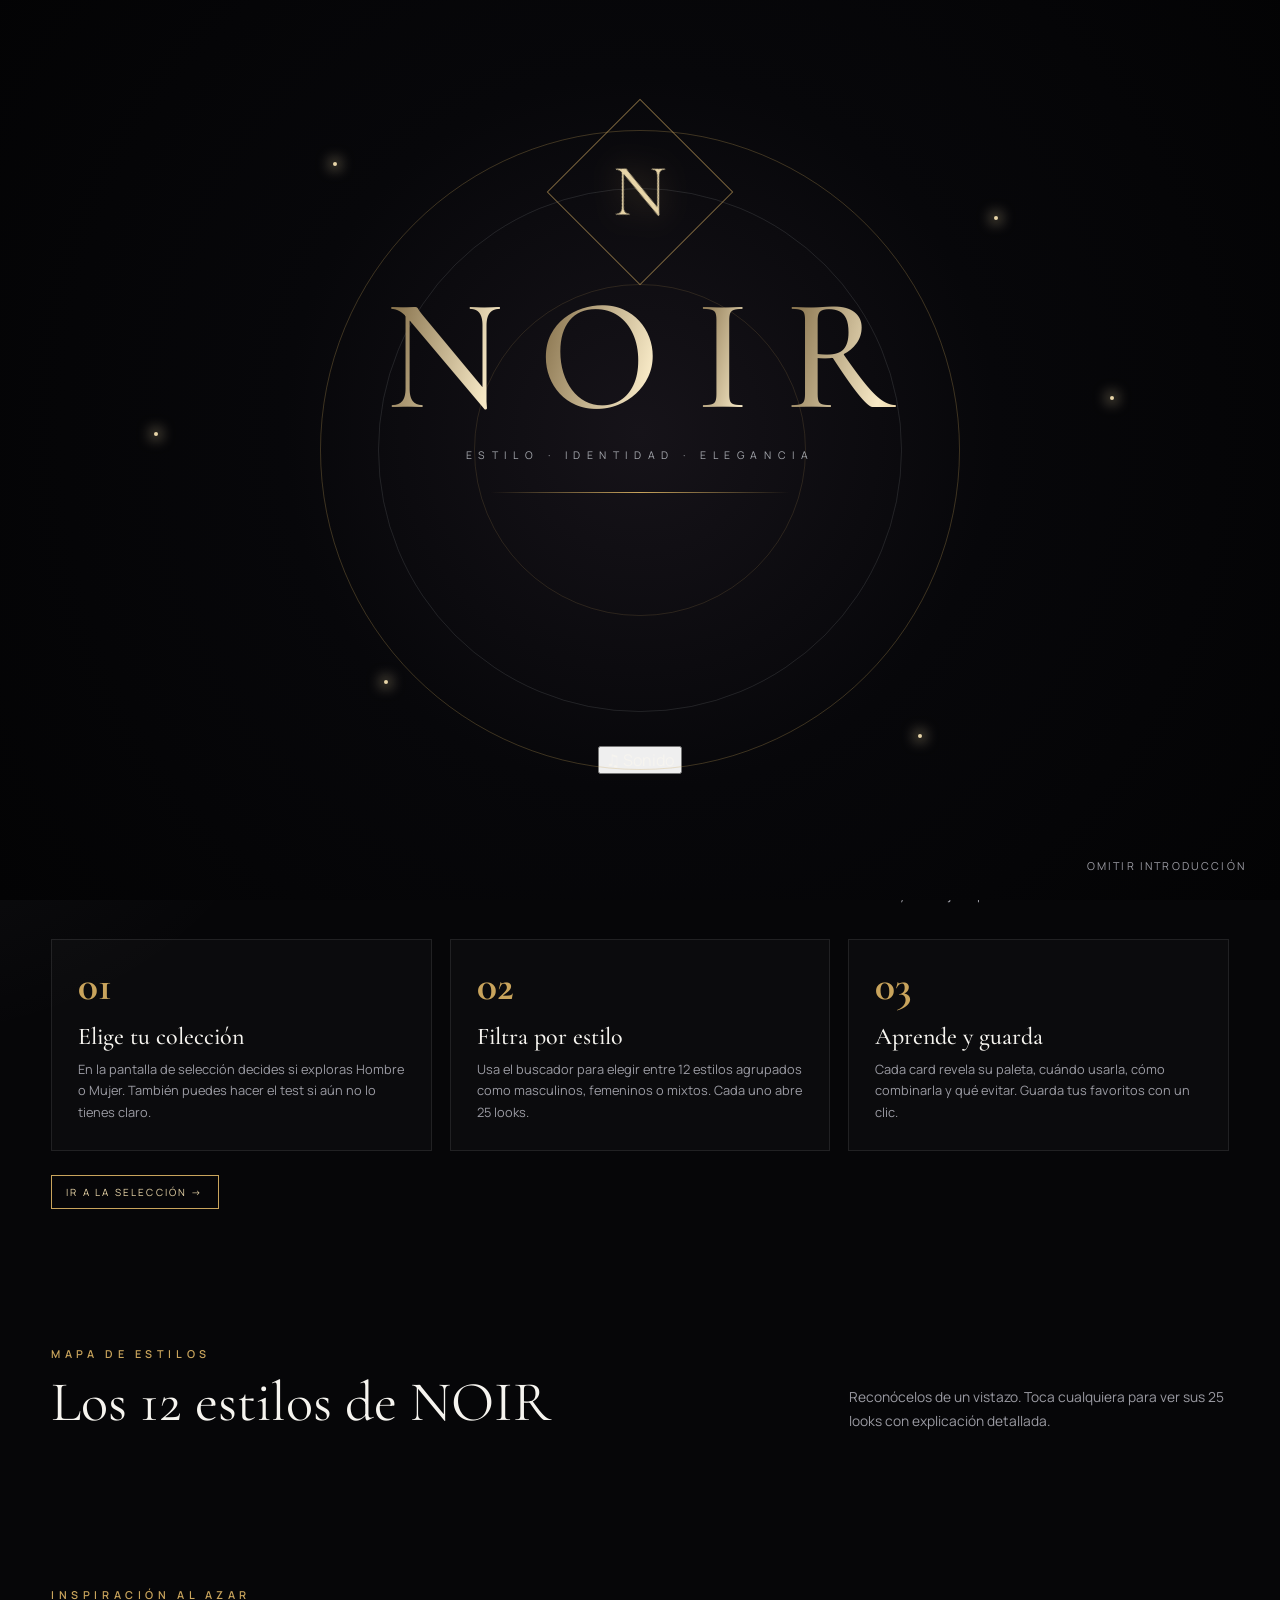
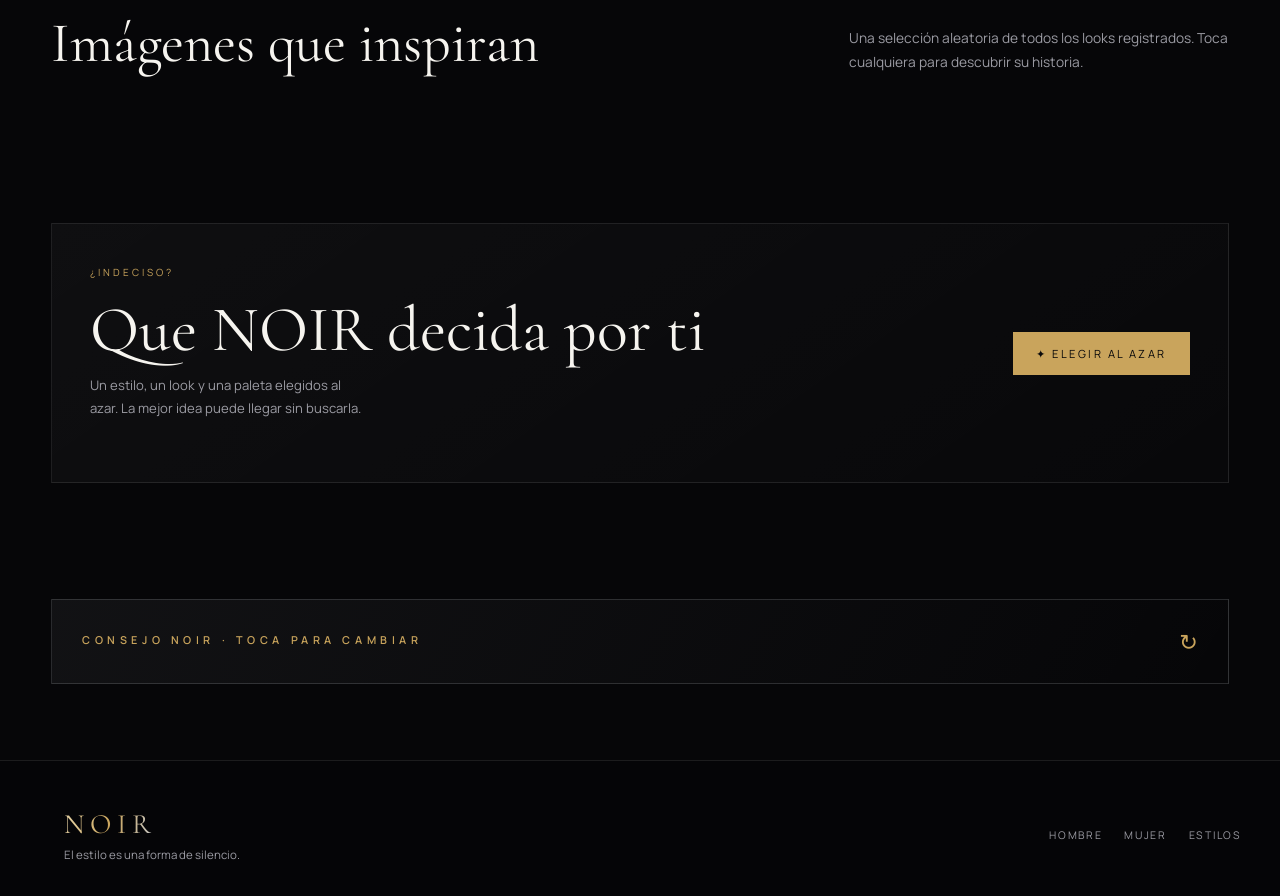
==== index.html @ a84e97fd "first commit" ====
<!DOCTYPE html>
<html lang="es">
<head>
  <meta charset="UTF-8">
  <meta name="viewport" content="width=device-width, initial-scale=1">
  <meta name="description" content="NOIR · Recomendaciones de outfits por estilo: old money, streetwear, vintage, gótico, clean fit y más.">
  <title>NOIR · Guía de estilo</title>
  <link rel="stylesheet" href="assets/css/styles.css">
</head>
<body data-page="home">

  <!-- Animación de entrada -->
  <div id="splash" aria-label="Presentación de NOIR">
    <div class="splash-ring"></div>
    <span class="splash-spark" style="top:18%;left:26%;animation-delay:.1s"></span>
    <span class="splash-spark" style="top:24%;right:22%;animation-delay:.7s"></span>
    <span class="splash-spark" style="bottom:24%;left:30%;animation-delay:1.2s"></span>
    <span class="splash-spark" style="bottom:18%;right:28%;animation-delay:.4s"></span>
    <span class="splash-spark" style="top:48%;left:12%;animation-delay:1.6s"></span>
    <span class="splash-spark" style="top:44%;right:13%;animation-delay:.9s"></span>
    <div class="splash-center">
      <div class="monogram"><span>N</span></div>
      <h1 class="splash-title"><span>N</span><span>O</span><span>I</span><span>R</span></h1>
      <div class="splash-sub">Estilo · Identidad · Elegancia</div>
      <div class="splash-line"></div>
    </div>
    <button id="splash-sound" class="splash-sound" type="button" aria-pressed="true">♫ Sonido</button>
    <button id="splash-skip" class="splash-skip" type="button">Omitir introducción</button>
    <span id="splash-sound-hint" class="splash-sound-hint hidden">Toca para activar el sonido</span>
  </div>

  <header class="site-header">
    <a class="brand" href="index.html"><span class="brand-mark">NOIR</span><span class="brand-dot"></span></a>
    <nav class="nav">
      <a class="active" href="index.html">Inicio</a>
      <a href="men.html">Hombre</a>
      <a href="women.html">Mujer</a>
      <button class="btn btn--small menu-trigger" type="button" data-open-search>✦ Buscar estilo</button>
    </nav>
  </header>

  <main>
    <section class="hero">
      <div class="hero-glow"></div>
      <div class="wrap hero-inner">
        <span class="eyebrow">La guía de estilo que buscabas</span>
        <h1>Viste tu<br><em>actitud.</em></h1>
        <p>Descubre outfits curados por estilo, con paletas de color, prendas clave y una explicación clara para que sepas exactamente por qué funcionan.</p>
        <div class="hero-actions">
          <a class="btn btn--solid" href="select.html">Elegir Hombre o Mujer →</a>
          <button class="btn btn--ghost" type="button" data-open-search>Buscar estilos</button>
        </div>
        <div class="hero-meta">
          <div><strong>12</strong><span>Estilos</span></div>
          <div><strong id="hero-count">450</strong><span>Looks registrados</span></div>
          <div><strong>03</strong><span>Grupos</span></div>
        </div>
      </div>
    </section>

    <div class="wrap"><div class="divider"></div></div>

    <section class="section section--top" id="colecciones">
      <div class="wrap">
        <div class="section-head">
          <div><span class="eyebrow">Guía rápida</span><h2>Así funciona NOIR</h2></div>
          <p>Tres pasos para pasar de la duda a un look concreto, con colores y consejos aplicables a tu armario.</p>
        </div>
        <div class="steps">
          <div class="step"><b>01</b><h3>Elige tu colección</h3><p>En la pantalla de selección decides si exploras Hombre o Mujer. También puedes hacer el test si aún no lo tienes claro.</p></div>
          <div class="step"><b>02</b><h3>Filtra por estilo</h3><p>Usa el buscador para elegir entre 12 estilos agrupados como masculinos, femeninos o mixtos. Cada uno abre 25 looks.</p></div>
          <div class="step"><b>03</b><h3>Aprende y guarda</h3><p>Cada card revela su paleta, cuándo usarla, cómo combinarla y qué evitar. Guarda tus favoritos con un clic.</p></div>
        </div>
        <p style="margin-top:24px"><a class="btn btn--small" href="select.html">Ir a la selección →</a></p>
      </div>
    </section>

    <section class="section section--top">
      <div class="wrap">
        <div class="section-head">
          <div><span class="eyebrow">Mapa de estilos</span><h2>Los 12 estilos de NOIR</h2></div>
          <p>Reconócelos de un vistazo. Toca cualquiera para ver sus 25 looks con explicación detallada.</p>
        </div>
        <div class="style-map" id="style-map"></div>
      </div>
    </section>

    <section class="section section--top">
      <div class="wrap">
        <div class="section-head">
          <div><span class="eyebrow">Inspiración al azar</span><h2>Imágenes que inspiran</h2></div>
          <p>Una selección aleatoria de todos los looks registrados. Toca cualquiera para descubrir su historia.</p>
        </div>
        <div class="mosaic" id="mosaic" aria-label="Galería aleatoria de outfits"></div>
      </div>
    </section>

    <section class="section section--top">
      <div class="wrap">
        <div class="gender-card" style="grid-template-columns:1fr auto">
          <div>
            <small>¿Indeciso?</small>
            <h3 class="serif">Que NOIR decida por ti</h3>
            <p>Un estilo, un look y una paleta elegidos al azar. La mejor idea puede llegar sin buscarla.</p>
          </div>
          <button class="btn btn--solid" type="button" data-random>✦ Elegir al azar</button>
        </div>
      </div>
    </section>

    <section class="section section--top">
      <div class="wrap">
        <div class="tip-box" id="tip-box" role="button" tabindex="0" title="Toca para ver otro consejo">
          <div><span class="eyebrow">Consejo NOIR · toca para cambiar</span><p id="tip-text"></p></div>
          <span style="color:var(--gold);font-size:1.4rem">↻</span>
        </div>
      </div>
    </section>
  </main>

  <footer class="site-footer">
    <div class="wrap footer-inner">
      <div><a class="brand" href="index.html"><span class="brand-mark">NOIR</span></a><p>El estilo es una forma de silencio.</p></div>
      <div class="footer-links"><a href="men.html">Hombre</a><a href="women.html">Mujer</a><a href="#" data-open-search>Estilos</a></div>
    </div>
  </footer>

  <div id="search-overlay">
    <aside class="search-panel" role="dialog" aria-label="Buscar por estilo">
      <div class="search-panel-head">
        <div><span class="eyebrow">Menú de búsqueda</span><h2 class="serif">Explora estilos</h2></div>
        <button class="icon-close" type="button" data-close-search aria-label="Cerrar búsqueda">✕</button>
      </div>
      <div class="search-strip" id="search-strip"></div>
      <input id="search-input" class="search-input" type="search" placeholder="Buscar un estilo…" aria-label="Buscar un estilo">
      <div id="category-groups"></div>
      <div class="search-note"><b>12 estilos · 450 looks.</b> Cada estilo abre 25 cards con colores, categoría y explicación. ¿No sabes cuál usar? Prueba el botón <b>al azar</b>.</div>
    </aside>
  </div>

  <div id="detail-overlay"><div class="detail-box" role="dialog" aria-label="Detalle del outfit"></div></div>

  <div id="choose-overlay">
    <div class="choose-box" role="dialog" aria-label="Elegir colección">
      <button id="choose-close" class="icon-close" type="button" aria-label="Cerrar">✕</button>
      <span class="eyebrow">Estilo mixto</span>
      <h3 id="choose-name" class="serif"></h3>
      <p>Este estilo funciona en ambas colecciones. ¿Quieres verlo en hombre o en mujer?</p>
      <div class="choose-actions">
        <button class="btn" type="button" data-choose-gender="men">Hombre</button>
        <button class="btn btn--ghost" type="button" data-choose-gender="women">Mujer</button>
      </div>
    </div>
  </div>

  <script src="assets/js/manifest
---- assets/css/styles.css ----
@import url('https://fonts.googleapis.com/css2?family=Cormorant+Garamond:ital,wght@0,400;0,500;0,600;1,400;1,500&family=Manrope:wght@300;400;500;600;700&display=swap');

:root {
  --black: #060608;
  --black-2: #0b0b0e;
  --panel: #111115;
  --panel-2: #17171c;
  --line: rgba(255, 255, 255, 0.09);
  --white: #f6f4ef;
  --muted: #9b9ba3;
  --silver: #c8ccd2;
  --gold: #c9a45c;
  --gold-soft: #e8d5a8;
  --gold-deep: #8a6d34;
  --serif: 'Cormorant Garamond', Georgia, serif;
  --sans: 'Manrope', system-ui, sans-serif;
  --shadow: 0 24px 60px rgba(0, 0, 0, 0.55);
}

* { box-sizing: border-box; }

html { scroll-behavior: smooth; }

body {
  margin: 0;
  min-height: 100vh;
  color: var(--white);
  background:
    radial-gradient(900px 600px at 85% -10%, rgba(201, 164, 92, 0.09), transparent 65%),
    radial-gradient(700px 500px at -10% 30%, rgba(200, 204, 210, 0.05), transparent 60%),
    var(--black);
  font-family: var(--sans);
  font-weight: 400;
  -webkit-font-smoothing: antialiased;
  overflow-x: hidden;
}

body::after {
  content: '';
  position: fixed;
  inset: 0;
  pointer-events: none;
  z-index: 999;
  opacity: 0.035;
  background-image: url("data:image/svg+xml,%3Csvg viewBox='0 0 180 180' xmlns='http://www.w3.org/2000/svg'%3E%3Cfilter id='n'%3E%3CfeTurbulence type='fractalNoise' baseFrequency='.9' numOctaves='3'/%3E%3C/filter%3E%3Crect width='100%25' height='100%25' filter='url(%23n)' opacity='.7'/%3E%3C/svg%3E");
}

a { color: inherit; text-decoration: none; }
button { font: inherit; color: inherit; }
img { display: block; max-width: 100%; }

::selection { background: rgba(201, 164, 92, 0.35); color: #fff; }

.wrap { width: min(1240px, 92vw); margin: 0 auto; }
.eyebrow {
  font-size: 0.68rem;
  letter-spacing: 0.42em;
  text-transform: uppercase;
  color: var(--gold);
  font-weight: 600;
}
.serif { font-family: var(--serif); font-weight: 500; }
.muted { color: var(--muted); }

/* ---------- Splash / animación de logo ---------- */
#splash {
  position: fixed;
  inset: 0;
  z-index: 1000;
  display: grid;
  place-items: center;
  background: radial-gradient(circle at 50% 48%, #161319 0%, #07070a 45%, #030304 100%);
  transition: opacity 0.9s ease, visibility 0.9s ease;
}
#splash.is-hidden { opacity: 0; visibility: hidden; pointer-events: none; }

.splash-ring {
  position: absolute;
  width: min(78vmin, 640px);
  aspect-ratio: 1;
  border: 1px solid rgba(201, 164, 92, 0.28);
  border-radius: 50%;
  animation: ringIn 1.5s cubic-bezier(.2,.8,.2,1) both, slowSpin 26s linear infinite;
}
.splash-ring::before,
.splash-ring::after {
  content: '';
  position: absolute;
  inset: 9%;
  border: 1px solid rgba(200, 204, 210, 0.13);
  border-radius: 50%;
}
.splash-ring::after { inset: 24%; border-color: rgba(201, 164, 92, 0.16); }

.splash-spark {
  position: absolute;
  width: 4px; height: 4px;
  border-radius: 50%;
  background: var(--gold-soft);
  box-shadow: 0 0 14px 3px rgba(232, 213, 168, 0.65);
  animation: sparkFloat 3.2s ease-in-out infinite alternate;
}

.splash-center { position: relative; text-align: center; z-index: 2; }
.monogram {
  position: relative;
  display: grid;
  place-items: center;
  width: 132px;
  height: 132px;
  margin: 0 auto 26px;
  border: 1px solid rgba(201, 164, 92, 0.6);
  transform: rotate(45deg) scale(0.5);
  opacity: 0;
  animation: monogramIn 1.1s cubic-bezier(.16,1,.3,1) 0.15s forwards;
}
.monogram span {
  transform: rotate(-45deg);
  font-family: var(--serif);
  font-size: 4.6rem;
  line-height: 1;
  color: var(--gold-soft);
  text-shadow: 0 0 30px rgba(201, 164, 92, 0.4);
}
.splash-title {
  display: flex;
  justify-content: center;
  gap: 0.06em;
  margin: 0;
  font-family: var(--serif);
  font-size: clamp(4rem, 16vw, 10rem);
  font-weight: 500;
  letter-spacing: 0.16em;
  line-height: 0.9;
  padding-left: 0.16em;
}
.splash-title span {
  display: inline-block;
  background: linear-gradient(105deg, #7c6640 0%, #f7e9c6 32%, #c9a45c 50%, #f7e9c6 68%, #7c6640 100%);
  background-size: 260% 100%;
  -webkit-background-clip: text;
  background-clip: text;
  color: transparent;
  clip-path: inset(0 0 100% 0);
  transform: translateY(26px);
  animation: letterIn 0.85s cubic-bezier(.16,1,.3,1) forwards, shimmer 3.2s ease-in-out infinite;
}
.splash-title span:nth-child(1) { animation-delay: 0.55s, 1.5s; }
.splash-title span:nth-child(2) { animation-delay: 0.68s, 1.5s; }
.splash-title span:nth-child(3) { animation-delay: 0.81s, 1.5s; }
.splash-title span:nth-child(4) { animation-delay: 0.94s, 1.5s; }
.splash-sub {
  margin-top: 20px;
  font-size: 0.66rem;
  letter-spacing: 0.62em;
  text-transform: uppercase;
  color: var(--silver);
  opacity: 0;
  animation: fadeSoft 1s ease 1.35s forwards;
}
.splash-line {
  width: 0;
  height: 1px;
  margin: 30px auto 0;
  background: linear-gradient(90deg, transparent, var(--gold), transparent);
  animation: lineGrow 1.2s ease 1.5s forwards;
}
.splash-skip {
  position: absolute;
  right: 28px;
  bottom: 26px;
  border: 0;
  background: none;
  color: var(--muted);
  font-size: 0.68rem;
  letter-spacing: 0.2em;
  text-transform: uppercase;
  cursor: pointer;
  z-index: 4;
}
.splash-skip:hover { color: var(--gold); }

@keyframes ringIn { from { transform: scale(0.6); opacity: 0; } to { transform: scale(1); opacity: 1; } }
@keyframes slowSpin { to { transform: rotate(360deg); } }
@keyframes monogramIn { to { transform: rotate(45deg) scale(1); opacity: 1; } }
@keyframes letterIn { to { clip-path: inset(0 0 -10% 0); transform: translateY(0); } }
@keyframes shimmer { 0%,100% { background-position: 0% 50%; } 50% { background-position: 100% 50%; } }
@keyframes fadeSoft { to { opacity: 0.8; } }
@keyframes lineGrow { to { width: min(300px, 60vw); } }
@keyframes sparkFloat {
  from { transform: translate3d(0, 12px, 0) scale(0.6); opacity: 0.2; }
  to { transform: translate3d(14px, -18px, 0) scale(1.25); opacity: 1; }
}

/* ---------- Header ---------- */
.site-header {
  position: sticky;
  top: 0;
  z-index: 100;
  display: flex;
  align-items: center;
  justify-content: space-between;
  gap: 20px;
  padding: 18px 5vw;
  border-bottom: 1px solid var(--line);
  background: rgba(6, 6, 8, 0.78);
  backdrop-filter: blur(18px);
}
.brand { display: inline-flex; align-items: baseline; gap: 12px; }
.brand-mark {
  font-family: var(--serif);
  font-size: 1.75rem;
  letter-spacing: 0.22em;
  background: linear-gradient(100deg, var(--gold-soft), var(--gold), var(--silver));
  -webkit-background-clip: text;
  background-clip: text;
  color: transparent;
}
.brand-dot { width: 5px; height: 5px; background: var(--gold); border-radius: 50%; }
.nav { display: flex; align-items: center; gap: 28px; }
.nav a {
  font-size: 0.72rem;
  letter-spacing: 0.2em;
  text-transform: uppercase;
  color: var(--muted);
  transition: color 0.25s;
}
.nav a:hover, .nav a.active { color: var(--gold-soft); }

.btn {
  display: inline-flex;
  align-items: center;
  justify-content: center;
  gap: 10px;
  padding: 13px 22px;
  border: 1px solid var(--gold);
  background: transparent;
  color: var(--gold-soft);
  font-size: 0.7rem;
  letter-spacing: 0.22em;
  text-transform: uppercase;
  cursor: pointer;
  transition: background 0.3s, color 0.3s, box-shadow 0.3s, transform 0.3s;
}
.btn:hover { background: var(--gold); color: #0a0a0b; box-shadow: 0 0 28px rgba(201,164,92,.25); transform: translateY(-2px); }
.btn--solid { background: var(--gold); color: #0a0a0b; }
.btn--solid:hover { background: var(--gold-soft); color: #0a0a0b; }
.btn--ghost { border-color: rgba(255,255,255,.22); color: var(--silver); }
.btn--ghost:hover { border-color: var(--silver); background: rgba(255,255,255,.06); color: #fff; box-shadow: none; }
.btn--small { padding: 9px 14px; font-size: 0.62rem; }
.btn svg { width: 16px; height: 16px; }
.menu-trigger { white-space: nowrap; }

/* ---------- Hero ---------- */
.hero {
  position: relative;
  min-height: min(78vh, 760px);
  display: grid;
  align-items: center;
  overflow: hidden;
}
.hero-glow {
  position: absolute;
  top: -20%;
  right: -5%;
  width: 60vw;
  height: 60vw;
  border-radius: 50%;
  background: radial-gradient(circle, rgba(201,164,92,.14), transparent 62%);
  filter: blur(20px);
  pointer-events: none;
}
.hero-inner { position: relative; display: grid; gap: 26px; padding: 80px 0 70px; max-width: 820px; }
.hero h1 {
  margin: 0;
  font-family: var(--serif);
  font-size: clamp(3.2rem, 8vw, 7.4rem);
  font-weight: 400;
  line-height: 0.96;
  letter-spacing: -0.02em;
}
.hero h1 em { color: var(--gold-soft); font-weight: 400; }
.hero p { max-width: 540px; margin: 0; color: var(--muted); font-size: 0.98rem; line-height: 1.85; font-weight: 300; }
.hero-actions { display: flex; flex-wrap: wrap; gap: 14px; margin-top: 14px; }
.hero-meta { display: flex; gap: 34px; margin-top: 42px; }
.hero-meta div { border-left: 1px solid rgba(201,164,92,.45); padding-left: 16px; }
.hero-meta strong { display: block; font-family: var(--serif); font-size: 2rem; color: var(--white); line-height: 1; }
.hero-meta span { font-size: .62rem; letter-spacing: .2em; text-transform: uppercase; color: var(--muted); }

/* ---------- Secciones ---------- */
.section { padding: 76px 0; }
.section--top { padding-top: 40px; }
.section-head { display: flex; align-items: flex-end; justify-content: space-between; gap: 24px; margin-bottom: 34px; }
.section-head h2 {
  margin: 10px 0 0;
  font-family: var(--serif);
  font-size: clamp(2.2rem, 4.4vw, 3.8rem);
  font-weight: 400;
  line-height: 1.05;
}
.section-head p { margin: 0; max-width: 380px; color: var(--muted); font-size: .86rem; line-height: 1.7; }
.divider { height: 1px; background: linear-gradient(90deg, transparent, var(--line) 15%, var(--line) 85%, transparent); }

/* ---------- Tarjetas de género ---------- */
.gender-grid { display: grid; grid-template-columns: repeat(2, minmax(0, 1fr)); gap: 22px; }
.gender-card {
  position: relative;
  overflow: hidden;
  display: grid;
  grid-template-columns: 1fr auto;
  align-items: center;
  gap: 16px;
  min-height: 260px;
  padding: 38px;
  border: 1px solid var(--line);
  background: linear-gradient(145deg, rgba(255,255,255,.035), rgba(255,255,255,.008));
  transition: border-color .4s, transform .4s, background .4s;
}
.gender-card::before {
  content: '';
  position: absolute;
  inset: 0;
  background: radial-gradient(400px 200px at 90% 10%, rgba(201,164,92,.12), transparent 70%);
  opacity: 0;
  transition: opacity .4s;
}
.gender-card:hover { border-color: rgba(201,164,92,.55); transform: translateY(-6px); background: linear-gradient(145deg, rgba(201,164,92,.09), rgba(255,255,255,.01)); }
.gender-card:hover::before { opacity: 1; }
.gender-card small { display: block; color: var(--gold); letter-spacing: .3em; font-size: .62rem; text-transform: uppercase; }
.gender-card h3 { margin: 12px 0 6px; font-family: var(--serif); font-size: clamp(2.6rem, 5vw, 4.4rem); font-weight: 400; }
.gender-card p { margin: 0 0 22px; color: var(--muted); font-size: .82rem; max-width: 280px; line-height: 1.7; }
.gender-card .btn { position: relative; }
.gender-icon {
  position: relative;
  width: 150px;
  height: 150px;
  display: grid;
  place-items: center;
  border: 1px solid rgba(201,164,92,.35);
  border-radius: 50%;
}
.gender-icon::before { content: ''; position: absolute; inset: 12px; border: 1px dashed rgba(200,204,210,.18); border-radius: 50%; animation: slowSpin 40s linear infinite; }
.gender-icon svg { width: 62px; height: 62px; fill: none; stroke: var(--gold-soft); stroke-width: 1.3; }
.gender-card:hover .gender-icon svg { filter: drop-shadow(0 0 12px rgba(201,164,92,.6)); }

/* ---------- Mosaico aleatorio ---------- */
.mosaic {
  display: grid;
  grid-template-columns: repeat(6, 1fr);
  grid-auto-rows: 120px;
  gap: 10px;
}
.mosaic button {
  position: relative;
  padding: 0;
  border: 0;
  overflow: hidden;
  background: var(--panel);
  cursor: pointer;
}
.mosaic button:nth-child(1) { grid-column: span 2; grid-row: span 2; }
.mosaic button:nth-child(2) { grid-column: span 2; grid-row: span 1; }
.mosaic button:nth-child(3) { grid-column: span 1; grid-row: span 2; }
.mosaic button:nth-child(4) { grid-column: span 2; grid-row: span 1; }
.mosaic button:nth-child(6) { grid-column: span 2; grid-row: span 1; }
.mosaic img { width: 100%; height: 100%; object-fit: cover; filter: grayscale(.35) contrast(1.05); transition: transform .7s, filter .5s; }
.mosaic button:hover img { transform: scale(1.08); filter: grayscale(0); }
.mosaic button::after {
  content: '';
  position: absolute;
  inset: 0;
  background: linear-gradient(180deg, transparent 45%, rgba(0,0,0,.7));
  opacity: .7;
}
.mosaic button span {
  position: absolute;
  z-index: 2;
  left: 12px;
  bottom: 10px;
  font-size: .58rem;
  letter-spacing: .18em;
  text-transform: uppercase;
  color: var(--gold-soft);
  opacity: 0;
  transform: translateY(6px);
  transition: .3s;
}
.mosaic button:hover span { opacity: 1; transform: none; }

/* ---------- Panel de búsqueda ---------- */
#search-overlay {
  position: fixed;
  inset: 0;
  z-index: 300;
  display: flex;
  justify-content: flex-end;
  background: rgba(0,0,0,.72);
  backdrop-filter: blur(6px);
  opacity: 0;
  visibility: hidden;
  transition: opacity .35s, visibility .35s;
}
#search-overlay.is-open { opacity: 1; visibility: visible; }
.search-panel {
  width: min(680px, 100%);
  height: 100%;
  overflow-y: auto;
  padding: 34px clamp(20px, 4vw, 48px) 60px;
  border-left: 1px solid rgba(201,164,92,.3);
  background: linear-gradient(180deg, #101014, #08080a);
  transform: translateX(40px);
  opacity: 0;
  transition: transform .45s cubic-bezier(.16,1,.3,1), opacity .45s;
}
#search-overlay.is-open .search-panel { transform: none; opacity: 1; }
.search-panel-head { display: flex; align-items: flex-start; justify-content: space-between; gap: 20px; }
.search-panel h2 { margin: 8px 0 4px; font-family: var(--serif); font-size: 2.8rem; font-weight: 400; }
.icon-close {
  width: 40px; height: 40px;
  display: grid; place-items: center;
  border: 1px solid var(--line);
  background: transparent;
  cursor: pointer;
  color: var(--silver);
  font-size: 1.2rem;
  transition: .25s;
}
.icon-close:hover { border-color: var(--gold); color: var(--gold); transform: rotate(90deg); }
.search-strip { display: flex; gap: 6px; height: 74px; margin: 26px 0 10px; overflow: hidden; }
.search-strip img { width: 25%; height: 100%; object-fit: cover; filter: grayscale(.5) brightness(.75); }
.search-input {
  width: 100%;
  margin: 14px 0 4px;
  padding: 12px 14px;
  border: 1px solid var(--line);
  background: rgba(255,255,255,.03);
  color: var(--white);
  font-family: var(--sans);
  font-size: .78rem;
  letter-spacing: .04em;
  outline: none;
  transition: border-color .25s;
}
.search-input::placeholder { color: var(--muted); }
.search-input:focus { border-color: var(--gold); }
.group-title {
  display: flex;
  align-items: center;
  gap: 14px;
  margin: 30px 0 14px;
  font-size: .64rem;
  letter-spacing: .32em;
  text-transform: uppercase;
  color: var(--silver);
}
.group-title::after { content: ''; flex: 1; height: 1px; background: var(--line); }
.category-grid { display: grid; grid-template-columns: repeat(2, minmax(0,1fr)); gap: 10px; }
.category-item {
  display: flex;
  align-items: center;
  gap: 12px;
  padding: 12px;
  border: 1px solid var(--line);
  background: rgba(255,255,255,.018);
  text-align: left;
  cursor: pointer;
  transition: .3s;
}
.category-item:hover { border-color: rgba(201,164,92,.55); background: rgba(201,164,92,.07); transform: translateY(-2px); }
.category-item img { width: 46px; height: 58px; object-fit: cover; filter: grayscale(.4); }
.category-item b { display: block; font-family: var(--serif); font-size: 1.15rem; font-weight: 500; }
.category-item small { color: var(--muted); font-size: .6rem; letter-spacing: .12em; }
.search-note { margin-top: 28px; padding: 16px; border: 1px solid rgba(201,164,92,.22); background: rgba(201,164,92,.05); color: var(--muted); font-size: .76rem; line-height: 1.7; }
.search-note b { color: var(--gold-soft); }

/* ---------- Lookbook / cards ---------- */
.page-hero { padding: 72px 0 38px; }
.page-hero h1 {
  margin: 12px 0 12px;
  font-family: var(--serif);
  font-size: clamp(3.2rem, 7vw, 6.4rem);
  font-weight: 400;
  line-height: .95;
}
.page-hero p { margin: 0; max-width: 620px; color: var(--muted); line-height: 1.8; font-size: .9rem; }
.page-hero-actions { display: flex; flex-wrap: wrap; gap: 12px; margin-top: 28px; }
.back-link { display: inline-flex; align-items: center; gap: 8px; color: var(--muted); font-size: .68rem; letter-spacing: .2em; text-transform: uppercase; }
.back-link:hover { color: var(--gold); }
.filters { display: flex; flex-wrap: wrap; gap: 8px; padding: 22px 0 28px; border-top: 1px solid var(--line); }
.chip {
  padding: 9px 15px;
  border: 1px solid var(--line);
  background: transparent;
  color: var(--muted);
  font-size: .65rem;
  letter-spacing: .16em;
  text-transform: uppercase;
  cursor: pointer;
  transition: .25s;
}
.chip:hover { color: var(--white); border-color: var(--silver); }
.chip.is-active { border-color: var(--gold); background: rgba(201,164,92,.12); color: var(--gold-soft); }

.card-grid { display: grid; grid-template-columns: repeat(auto-fill, minmax(230px, 1fr)); gap: 18px; }
.outfit-card {
  position: relative;
  display: block;
  width: 100%;
  padding: 0;
  border: 1px solid var(--line);
  background: var(--panel);
  text-align: left;
  cursor: pointer;
  overflow: hidden;
  opacity: 0;
  transform: translateY(22px);
  transition: opacity .6s ease, transform .6s ease, border-color .35s, box-shadow .35s;
}
.outfit-card.is-visible { opacity: 1; transform: none; }
.outfit-card:hover { border-color: rgba(201,164,92,.6); box-shadow: 0 18px 45px rgba(0,0,0,.6); }
.card-image { position: relative; aspect-ratio: 3 / 4; overflow: hidden; background: #15151a; }
.card-image img { width: 100%; height: 100%; object-fit: cover; transition: transform .8s cubic-bezier(.16,1,.3,1), filter .5s; filter: saturate(.86) contrast(1.03); }
.outfit-card:hover .card-image img { transform: scale(1.07); filter: saturate(1.05); }
.card-image::after { content: ''; position: absolute; inset: 0; background: linear-gradient(180deg, transparent 40%, rgba(4,4,6,.88)); }
.card-num { position: absolute; top: 12px; right: 12px; z-index: 2; font-family: var(--serif); font-size: 1.2rem; color: rgba(255,255,255,.55); }
.card-style {
  position: absolute;
  top: 12px; left: 12px; z-index: 2;
  padding: 5px 9px;
  border: 1px solid rgba(201,164,92,.5);
  background: rgba(6,6,8,.6);
  color: var(--gold-soft);
  font-size: .55rem;
  letter-spacing: .16em;
  text-transform: uppercase;
}
.card-info { position: relative; padding: 16px 16px 18px; }
.card-info h3 { margin: 0 0 6px; font-family: var(--serif); font-size: 1.35rem; font-weight: 500; }
.card-info p { margin: 0 0 12px; font-size: .7rem; color: var(--muted); letter-spacing: .08em; }
.swatches { display: flex; gap: 5px; }
.swatches i { width: 15px; height: 15px; border-radius: 50%; border: 1px solid rgba(255,255,255,.25); }
.card-cta {
  position: absolute;
  right: 14px; bottom: 14px;
  width: 28px; height: 28px;
  display: grid; place-items: center;
  border: 1px solid var(--line);
  border-radius: 50%;
  color: var(--gold);
  font-size: .8rem;
  transition: .3s;
}
.outfit-card:hover .card-cta { background: var(--gold); color: #111; border-color: var(--gold); }
.hidden { display: none !important; }

/* ---------- Modal de detalle ---------- */
#detail-overlay {
  position: fixed;
  inset: 0;
  z-index: 400;
  display: grid;
  place-items: center;
  padding: 24px;
  background: rgba(0,0,0,.82);
  backdrop-filter: blur(10px);
  opacity: 0;
  visibility: hidden;
  transition: opacity .35s, visibility .35s;
}
#detail-overlay.is-open { opacity: 1; visibility: visible; }
.detail-box {
  position: relative;
  display: grid;
  grid-template-columns: minmax(0, 1fr) minmax(0, 1fr);
  width: min(1000px, 96vw);
  max-height: min(88vh, 780px);
  border: 1px solid rgba(201,164,92,.35);
  background: #0c0c10;
  box-shadow: var(--shadow);
  overflow: hidden;
  transform: translateY(24px) scale(.98);
  transition: transform .45s cubic-bezier(.16,1,.3,1);
}
#detail-overlay.is-open .detail-box { transform: none; }
.detail-image { position: relative; min-height: 420px; overflow: hidden; background: #17171c; }
.detail-image img { width: 100%; height: 100%; object-fit: cover; }
.detail-image::after { content: ''; position: absolute; inset: 0; background: linear-gradient(180deg, transparent 60%, rgba(0,0,0,.6)); }
.detail-badge { position: absolute; z-index: 2; top: 20px; left: 20px; padding: 7px 12px; border: 1px solid rgba(201,164,92,.6); background: rgba(0,0,0,.55); color: var(--gold-soft); font-size: .6rem; letter-spacing: .2em; text-transform: uppercase; }
.detail-body { overflow-y: auto; padding: 42px clamp(24px, 4vw, 46px); }
.detail-body .eyebrow { display: block; margin-bottom: 12px; }
.detail-body h2 { margin: 0 0 6px; font-family: var(--serif); font-size: clamp(2rem, 4vw, 3.2rem); font-weight: 400; line-height: 1; }
.detail-tagline { margin: 0 0 24px; color: var(--gold); font-family: var(--serif); font-style: italic; font-size: 1.25rem; }
.detail-section { padding: 18px 0; border-top: 1px solid var(--line); }
.detail-label { display: block; margin-bottom: 10px; font-size: .6rem; letter-spacing: .28em; text-transform: uppercase; color: var(--silver); }
.detail-section p { margin: 0; color: var(--muted); font-size: .85rem; line-height: 1.8; font-weight: 300; }
.detail-category { display: inline-block; padding: 7px 12px; border: 1px solid rgba(201,164,92,.35); color: var(--gold-soft); font-size: .72rem; letter-spacing: .08em; }
.color-list { display: flex; flex-wrap: wrap; gap: 14px; }
.color-item { display: flex; align-items: center; gap: 8px; font-size: .72rem; color: var(--silver); }
.color-item i { width: 24px; height: 24px; border: 1px solid rgba(255,255,255,.25); border-radius: 50%; }
.color-item small { display: block; color: var(--muted); font-size: .55rem; letter-spacing: .08em; }
.piece-list { display: flex; flex-wrap: wrap; gap: 7px; }
.piece-list span { padding: 6px 10px; border: 1px solid var(--line); color: var(--muted); font-size: .66rem; }
.detail-actions { display: flex; flex-wrap: wrap; gap: 10px; margin-top: 26px; }
.modal-close {
  position: absolute;
  z-index: 5;
  top: 14px; right: 14px;
  width: 38px; height: 38px;
  display: grid; place-items: center;
  border: 1px solid rgba(255,255,255,.25);
  background: rgba(6,6,8,.7);
  color: #fff;
  font-size: 1.1rem;
  cursor: pointer;
  transition: .25s;
}
.modal-close:hover { background: var(--gold); color: #111; transform: rotate(90deg); }
.detail-nav { position: absolute; z-index: 5; bottom: 16px; left: 16px; display: flex; gap: 8px; }
.detail-nav button {
  width: 34px; height: 34px;
  border: 1px solid rgba(255,255,255,.3);
  background: rgba(0,0,0,.5);
  color: #fff;
  cursor: pointer;
  transition: .25s;
}
.detail-nav button:hover { background: var(--gold); color: #111; }

/* ---------- Selector de género para estilos mixtos ---------- */
#choose-overlay {
  position: fixed;
  inset: 0;
  z-index: 350;
  display: grid;
  place-items: center;
  padding: 20px;
  background: rgba(0,0,0,.8);
  backdrop-filter: blur(8px);
  opacity: 0;
  visibility: hidden;
  transition: .3s;
}
#choose-overlay.is-open { opacity: 1; visibility: visible; }
.choose-box { position: relative; width: min(440px, 94vw); padding: 42px 34px; border: 1px solid rgba(201,164,92,.4); background: #0d0d11; text-align: center; }
.choose-box h3 { margin: 10px 0 8px; font-family: var(--serif); font-size: 2.2rem; font-weight: 400; }
.choose-box p { margin: 0 0 26px; color: var(--muted); font-size: .8rem; }
.choose-actions { display: grid; grid-template-columns: 1fr 1fr; gap: 12px; }

/* ---------- Footer ---------- */
.site-footer { padding: 46px 5vw 34px; border-top: 1px solid var(--line); background: #050507; }
.footer-inner { display: flex; flex-wrap: wrap; align-items: center; justify-content: space-between; gap: 20px; }
.footer-inner p { margin: 6px 0 0; color: var(--muted); font-size: .72rem; }
.footer-links { display: flex; gap: 22px; }
.footer-links a { color: var(--muted); font-size: .66rem; letter-spacing: .16em; text-transform: uppercase; }
.footer-links a:hover { color: var(--gold); }

/* ---------- Pantalla de selección ---------- */
.select-page { min-height: 100vh; }
.select-hero { padding: 78px 0 90px; text-align: center; }
.select-hero h1 {
  margin: 14px 0 18px;
  font-family: var(--serif);
  font-size: clamp(3.2rem, 8vw, 7rem);
  font-weight: 400;
  line-height: .95;
}
.select-hero h1 em { color: var(--gold-soft); font-weight: 400; }
.select-intro { max-width: 620px; margin: 0 auto 46px; color: var(--muted); line-height: 1.85; font-size: .9rem; }
.select-grid { display: grid; grid-template-columns: repeat(2, minmax(0, 1fr)); gap: 22px; text-align: left; }
.select-card {
  position: relative;
  min-height: 430px;
  display: flex;
  align-items: flex-end;
  overflow: hidden;
  border: 1px solid var(--line);
  transition: border-color .4s, transform .4s, box-shadow .4s;
}
.select-card:hover { border-color: var(--gold); transform: translateY(-6px); box-shadow: 0 24px 60px rgba(0,0,0,.6); }
.select-preview { position: absolute; inset: 0; display: grid; grid-template-columns: 1fr 1fr; gap: 4px; }
.select-preview img { width: 100%; height: 100%; object-fit: cover; filter: grayscale(.55) brightness(.6); transition: transform .9s, filter .5s; }
.select-card:hover .select-preview img { transform: scale(1.06); filter: grayscale(.05) brightness(.8); }
.select-overlay { position: absolute; inset: 0; background: linear-gradient(180deg, rgba(6,6,8,.25) 0%, rgba(6,6,8,.55) 35%, rgba(6,6,8,.95) 100%); }
.select-content { position: relative; z-index: 2; padding: 34px; }
.select-content small { color: var(--gold); font-size: .62rem; letter-spacing: .3em; text-transform: uppercase; }
.select-symbol { width: 66px; height: 66px; margin: 18px 0 10px; display: grid; place-items: center; border: 1px solid rgba(201,164,92,.5); border-radius: 50%; }
.select-symbol svg { width: 34px; height: 34px; fill: none; stroke: var(--gold-soft); stroke-width: 1.4; }
.select-content h2 { margin: 0 0 8px; font-family: var(--serif); font-size: 3.1rem; font-weight: 400; }
.select-content p { margin: 0 0 20px; color: var(--silver); font-size: .8rem; line-height: 1.7; }
.quiz-teaser {
  display: flex;
  align-items: center;
  justify-content: space-between;
  gap: 24px;
  margin-top: 30px;
  padding: 30px 34px;
  border: 1px solid rgba(201,164,92,.28);
  background: linear-gradient(120deg, rgba(201,164,92,.08), rgba(255,255,255,.01));
  text-align: left;
}
.quiz-teaser h3 { margin: 8px 0 6px; font-size: 1.9rem; font-weight: 400; }
.quiz-teaser p { margin: 0; color: var(--muted); font-size: .8rem; }

/* ---------- Test de estilo ---------- */
#quiz-overlay, #favorites-overlay {
  position: fixed;
  inset: 0;
  z-index: 360;
  display: grid;
  place-items: center;
  padding: 20px;
  background: rgba(0,0,0,.85);
  backdrop-filter: blur(10px);
  opacity: 0;
  visibility: hidden;
  transition: .35s;
}
#quiz-overlay.is-open, #favorites-overlay.is-open { opacity: 1; visibility: visible; }
.quiz-box { position: relative; width: min(560px, 96vw); padding: 38px; border: 1px solid rgba(201,164,92,.4); background: #0d0d11; box-shadow: var(--shadow); }
.quiz-progress { margin-bottom: 28px; }
.quiz-progress span { font-size: .62rem; letter-spacing: .22em; text-transform: uppercase; color: var(--muted); }
.quiz-bar { height: 2px; margin-top: 10px; background: var(--line); }
.quiz-bar i { display: block; height: 100%; width: 33%; background: var(--gold); transition: width .4s; }
.quiz-box h2 { margin: 12px 0 24px; font-family: var(--serif); font-size: 2.2rem; font-weight: 400; line-height: 1.1; }
#quiz-options { display: grid; gap: 10px; }
.quiz-option {
  width: 100%;
  padding: 16px 18px;
  border: 1px solid var(--line);
  background: rgba(255,255,255,.02);
  color: var(--white);
  text-align: left;
  font-size: .85rem;
  cursor: pointer;
  transition: .25s;
}
.quiz-option:hover { border-color: var(--gold); background: rgba(201,164,92,.09); transform: translateX(6px); }
.quiz-result h2 { color: var(--gold-soft); }
.quiz-result .result-image { width: 100%; height: 210px; object-fit: cover; margin: 6px 0 20px; filter: saturate(.9); }
.quiz-result p { color: var(--muted); font-size: .85rem; line-height: 1.75; }
.quiz-result .result-palette { display: flex; gap: 6px; margin: 18px 0; }
.quiz-result .result-palette i { width: 26px; height: 26px; border-radius: 50%; border: 1px solid rgba(255,255,255,.25); }
.quiz-result .choose-actions { margin-top: 20px; }

/* ---------- Favoritos ---------- */
.fav-panel { width: min(900px, 96vw); max-height: 90vh; overflow-y: auto; padding: 30px; border: 1px solid rgba(201,164,92,.35); background: #0b0b0f; }
.fav-panel-head { display: flex; align-items: center; justify-content: space-between; gap: 16px; margin-bottom: 24px; }
.fav-panel h2 { margin: 6px 0 0; font-family: var(--serif); font-size: 2.2rem; font-weight: 400; }
.fav-empty { padding: 50px 20px; text-align: center; color: var(--muted); border: 1px dashed var(--line); }
.fav-item { position: relative; }
.fav-remove {
  position: absolute;
  z-index: 3;
  top: 10px; right: 10px;
  width: 28px; height: 28px;
  border: 1px solid rgba(255,255,255,.3);
  background: rgba(0,0,0,.6);
  color: #fff;
  cursor: pointer;
}
.fav-remove:hover { background: var(--gold); color: #111; }
.fav-count-badge { display: inline-grid; place-items: center; min-width: 18px; height: 18px; margin-left: 4px; padding: 0 4px; border-radius: 50%; background: var(--gold); color: #111; font-size: .6rem; }

/* ---------- Didáctica en inicio ---------- */
.steps { display: grid; grid-template-columns: repeat(3, minmax(0,1fr)); gap: 18px; }
.step { padding: 26px; border: 1px solid var(--line); background: rgba(255,255,255,.02); }
.step b { display: block; font-family: var(--serif); font-size: 2.6rem; color: var(--gold); line-height: 1; }
.step h3 { margin: 14px 0 8px; font-family: var(--serif); font-size: 1.5rem; font-weight: 500; }
.step p { margin: 0; color: var(--muted); font-size: .8rem; line-height: 1.7; }
.style-map { display: grid; grid-template-columns: repeat(4, minmax(0,1fr)); gap: 12px; }
.style-tile { padding: 20px; border: 1px solid var(--line); background: rgba(255,255,255,.02); transition: .3s; }
.style-tile:hover { border-color: var(--gold); transform: translateY(-4px); background: rgba(201,164,92,.06); }
.style-tile small { color: var(--gold); font-size: .56rem; letter-spacing: .18em; text-transform: uppercase; }
.style-tile h3 { margin: 8px 0 6px; font-family: var(--serif); font-size: 1.4rem; font-weight: 500; }
.style-tile p { margin: 0; color: var(--muted); font-size: .72rem; line-height: 1.6; }
.tip-box {
  display: flex; align-items: center; justify-content: space-between; gap: 20px;
  padding: 26px 30px; border: 1px solid rgba(200,204,210,.18);
  background: linear-gradient(120deg, rgba(200,204,210,.06), transparent);
}
.tip-box p { margin: 8px 0 0; color: var(--silver); font-family: var(--serif); font-size: 1.25rem; font-style: italic; }
.toast {
  position: fixed;
  z-index: 600;
  left: 50%;
  bottom: 32px;
  transform: translate(-50%, 20px);
  padding: 12px 20px;
  border: 1px solid var(--gold);
  background: #111;
  color: var(--gold-soft);
  font-size: .74rem;
  letter-spacing: .08em;
  opacity: 0;
  pointer-events: none;
  transition: .3s;
}
.toast.is-visible { opacity: 1; transform: translate(-50%, 0); }

/* Botones de color copiables */
.color-item { border: 0; background: none; cursor: pointer; padding: 2px; text-align: left; }
.color-item:hover i { outline: 1px solid var(--gold); outline-offset: 3px; }
.color-item small { font-family: monospace; }

/* ---------- Responsive ---------- */
@media (max-width: 860px) {
  .nav { gap: 14px; }
  .nav a { font-size: .62rem; letter-spacing: .1em; }
  .gender-grid { grid-template-columns: 1fr; }
  .mosaic { grid-template-columns: repeat(4, 1fr); grid-auto-rows: 100px; }
  .detail-box { grid-template-columns: 1fr; max-height: 94vh; }
  .detail-image { min-height: 280px; height: 38vh; }
  .detail-body { padding: 28px 22px; }
  .section-head { flex-direction: column; align-items: flex-start; }
  .select-grid { grid-template-columns: 1fr; }
  .select-card { min-height: 380px; }
  .quiz-teaser { flex-direction: column; align-items: flex-start; }
  .steps { grid-template-columns: 1fr; }
  .style-map { grid-template-columns: repeat(2, minmax(0, 1fr)); }
}
@media (max-width: 600px) {
  .site-header { padding: 14px 4vw; flex-wrap: wrap; }
  .nav { order: 3; width: 100%; justify-content: space-between; }
  .brand-mark { font-size: 1.4rem; }
  .btn { padding: 11px 14px; font-size: .62rem; }
  .hero { min-height: auto; }
  .hero-inner { padding: 60px 0 50px; }
  .hero-meta { gap: 18px; }
  .hero-meta strong { font-size: 1.5rem; }
  .mosaic { grid-template-columns: repeat(3, 1fr); grid-auto-rows: 88px; }
  .mosaic button:nth-child(n) { grid-column: span 1; grid-row: span 1; }
  .mosaic button:nth-child(1) { grid-column: span 2; grid-row: span 2; }
  .category-grid { grid-template-columns: 1fr; }
  .card-grid { grid-template-columns: repeat(2, minmax(0, 1fr)); gap: 10px; }
  .card-info { padding: 12px; }
  .card-info h3 { font-size: 1.1rem; }
  .gender-card { padding: 28px 22px; }
  .gender-icon { width: 100px; height: 100px; }
  .gender-icon svg { width: 44px; height: 44px; }
  .select-content { padding: 24px; }
  .select-content h2 { font-size: 2.4rem; }
  .style-map { grid-template-columns: 1fr; }
  .fav-panel { padding: 18px; }
  .quiz-box { padding: 26px 20px; }
}

@media (prefers-reduced-motion: reduce) {
  *, *::before, *::after { animation-duration: .01ms !important; animation-iteration-count: 1 !important; transition-duration: .01ms !important; }
}
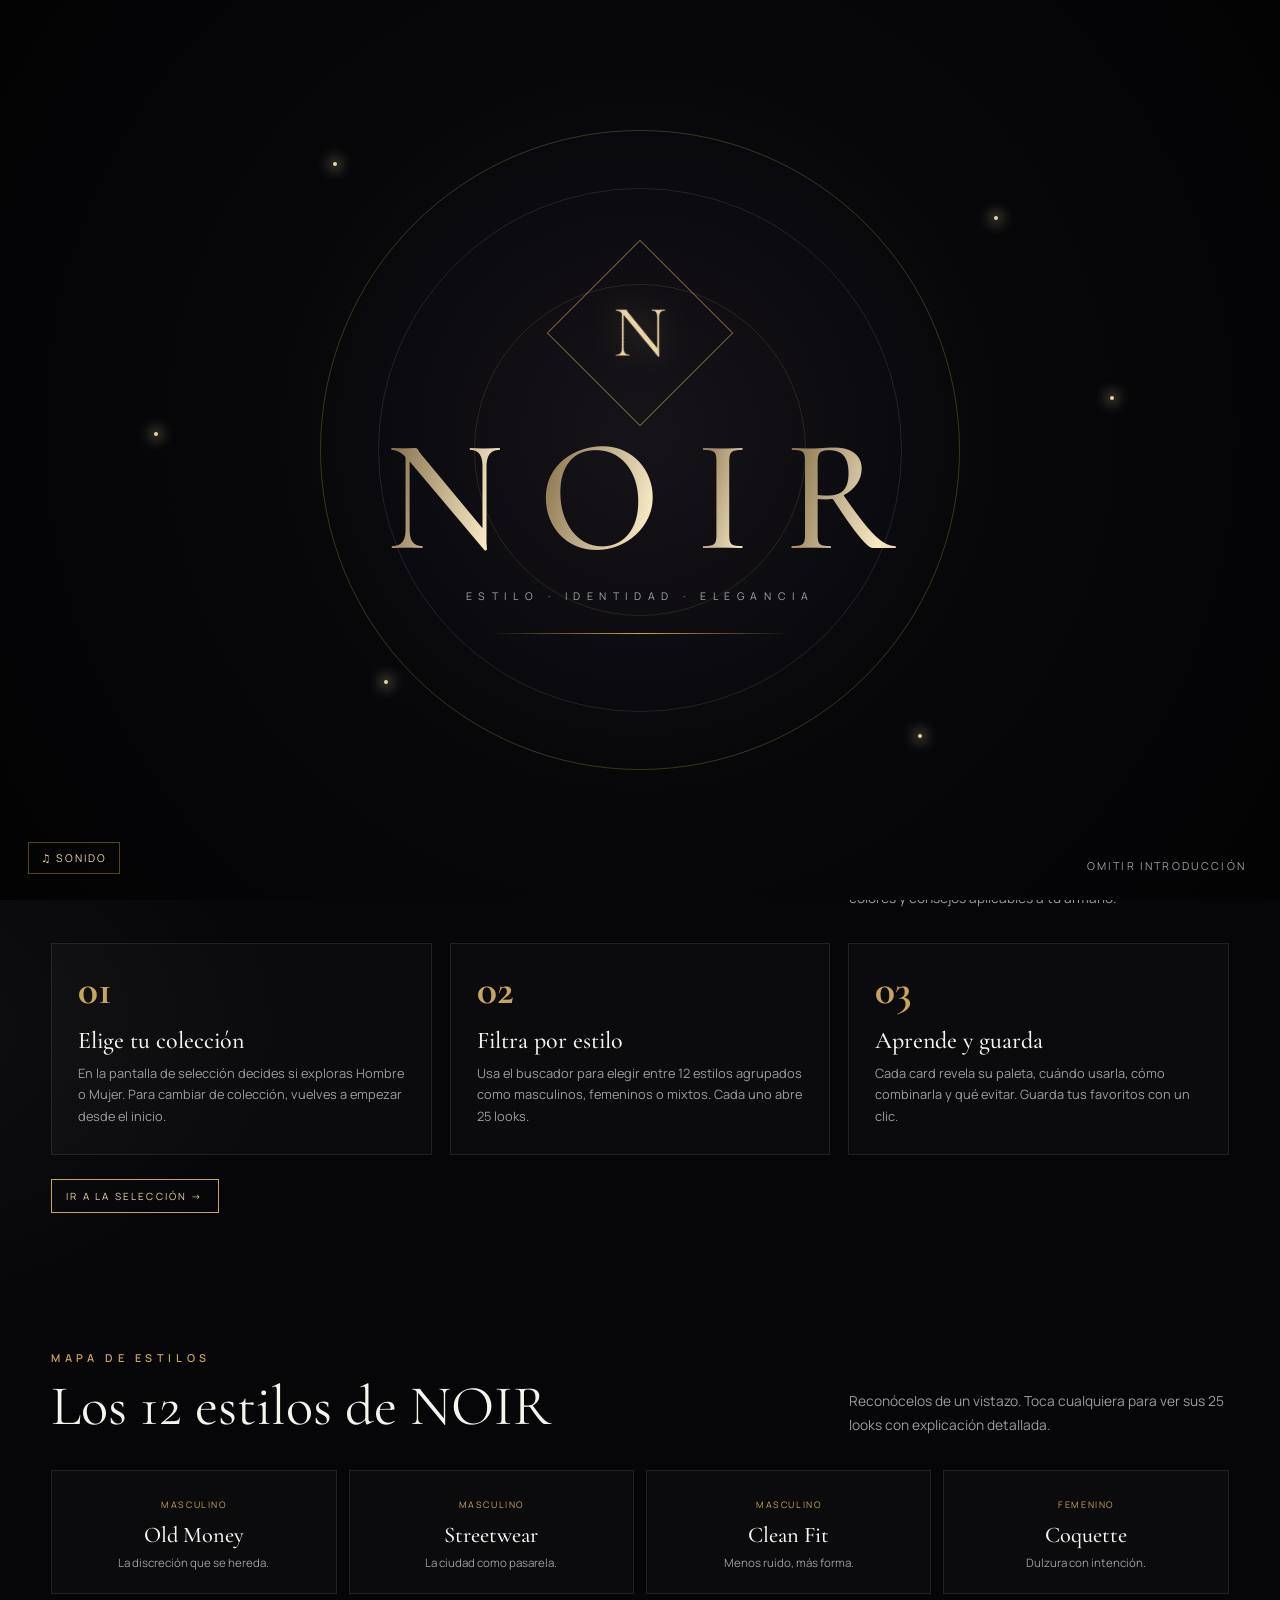
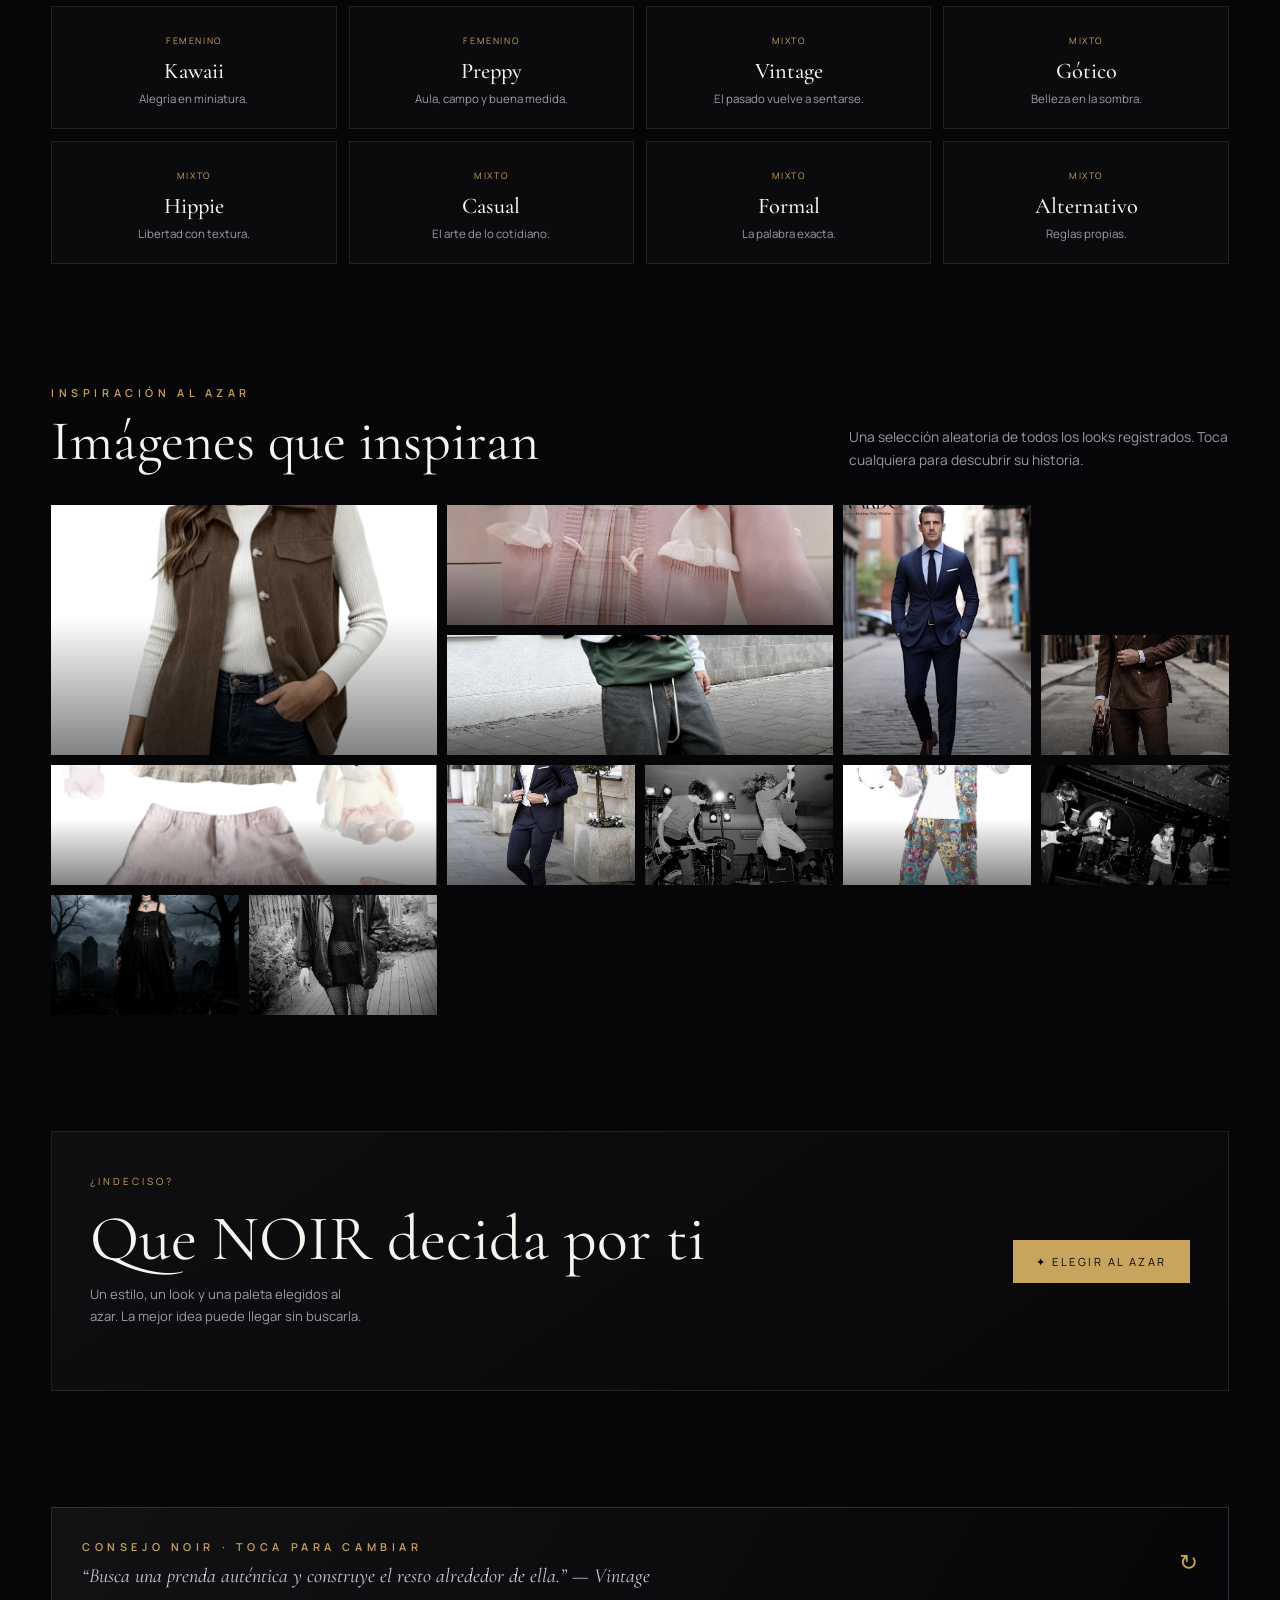
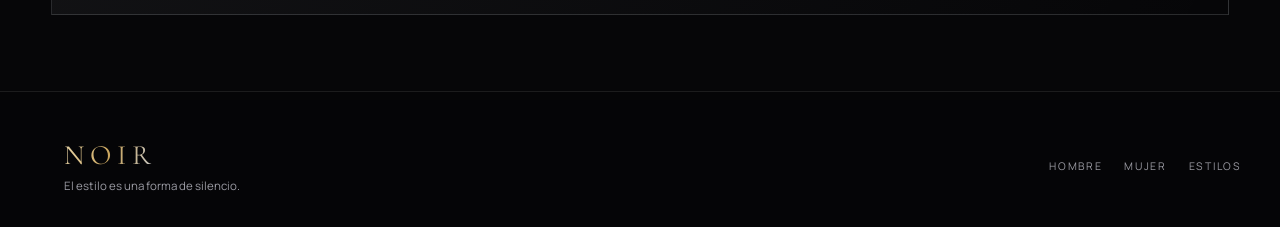
==== commit 1c6ac2c8: "second" ====
--- a/index.html
+++ b/index.html
@@ -67,7 +67,7 @@
           <p>Tres pasos para pasar de la duda a un look concreto, con colores y consejos aplicables a tu armario.</p>
         </div>
         <div class="steps">
-          <div class="step"><b>01</b><h3>Elige tu colección</h3><p>En la pantalla de selección decides si exploras Hombre o Mujer. También puedes hacer el test si aún no lo tienes claro.</p></div>
+          <div class="step"><b>01</b><h3>Elige tu colección</h3><p>En la pantalla de selección decides si exploras Hombre o Mujer. Para cambiar de colección, vuelves a empezar desde el inicio.</p></div>
           <div class="step"><b>02</b><h3>Filtra por estilo</h3><p>Usa el buscador para elegir entre 12 estilos agrupados como masculinos, femeninos o mixtos. Cada uno abre 25 looks.</p></div>
           <div class="step"><b>03</b><h3>Aprende y guarda</h3><p>Cada card revela su paleta, cuándo usarla, cómo combinarla y qué evitar. Guarda tus favoritos con un clic.</p></div>
         </div>
@@ -153,4 +153,8 @@
     </div>
   </div>
 
-  <script src="assets/js/manifest+  <script src="assets/js/manifest.js"></script>
+  <script src="assets/js/data.js"></script>
+  <script src="assets/js/app.js"></script>
+</body>
+</html>
--- a/assets/css/styles.css
+++ b/assets/css/styles.css
@@ -179,6 +179,32 @@
   z-index: 4;
 }
 .splash-skip:hover { color: var(--gold); }
+.splash-sound {
+  position: absolute;
+  left: 28px;
+  bottom: 26px;
+  z-index: 4;
+  border: 1px solid rgba(201,164,92,.4);
+  background: rgba(6,6,8,.5);
+  color: var(--gold-soft);
+  font-size: .66rem;
+  letter-spacing: .18em;
+  text-transform: uppercase;
+  padding: 8px 12px;
+  cursor: pointer;
+  transition: .3s;
+}
+.splash-sound:hover { border-color: var(--gold); background: rgba(201,164,92,.12); }
+.splash-sound-hint {
+  position: absolute;
+  bottom: 74px;
+  left: 28px;
+  z-index: 4;
+  color: var(--silver);
+  font-size: .62rem;
+  letter-spacing: .12em;
+  animation: fadeSoft .8s ease both;
+}
 
 @keyframes ringIn { from { transform: scale(0.6); opacity: 0; } to { transform: scale(1); opacity: 1; } }
 @keyframes slowSpin { to { transform: rotate(360deg); } }
@@ -522,7 +548,27 @@
 .card-image img { width: 100%; height: 100%; object-fit: cover; transition: transform .8s cubic-bezier(.16,1,.3,1), filter .5s; filter: saturate(.86) contrast(1.03); }
 .outfit-card:hover .card-image img { transform: scale(1.07); filter: saturate(1.05); }
 .card-image::after { content: ''; position: absolute; inset: 0; background: linear-gradient(180deg, transparent 40%, rgba(4,4,6,.88)); }
-.card-num { position: absolute; top: 12px; right: 12px; z-index: 2; font-family: var(--serif); font-size: 1.2rem; color: rgba(255,255,255,.55); }
+.card-num { position: absolute; bottom: 10px; right: 12px; z-index: 2; font-family: var(--serif); font-size: 1.2rem; color: rgba(255,255,255,.55); }
+.card-fav {
+  position: absolute;
+  top: 10px;
+  right: 10px;
+  z-index: 4;
+  width: 34px;
+  height: 34px;
+  display: grid;
+  place-items: center;
+  border: 1px solid rgba(201,164,92,.55);
+  background: rgba(6,6,8,.72);
+  color: var(--gold-soft);
+  font-size: 1.05rem;
+  line-height: 1;
+  cursor: pointer;
+  transition: .25s;
+}
+.card-fav:hover { background: var(--gold); color: #111; transform: scale(1.08); }
+.card-fav.is-saved { background: var(--gold); color: #111; }
+.outfit-card:focus-visible { outline: 1px solid var(--gold); outline-offset: 3px; }
 .card-style {
   position: absolute;
   top: 12px; left: 12px; z-index: 2;
@@ -701,6 +747,42 @@
 .quiz-teaser h3 { margin: 8px 0 6px; font-size: 1.9rem; font-weight: 400; }
 .quiz-teaser p { margin: 0; color: var(--muted); font-size: .8rem; }
 
+/* ---------- Selección de género: solo logo y dos opciones ---------- */
+body.select-only {
+  display: grid;
+  place-items: center;
+  min-height: 100vh;
+  background: radial-gradient(circle at 50% 40%, #17141a 0%, #08080b 48%, #030304 100%);
+}
+body.select-only .site-header,
+body.select-only .site-footer { display: none; }
+.select-page { width: min(980px, 92vw); padding: 40px 0; text-align: center; }
+.select-choices { display: grid; grid-template-columns: repeat(2, minmax(0, 1fr)); gap: 22px; }
+.select-logo {
+  margin-bottom: 46px;
+  font-family: var(--serif);
+  font-size: clamp(3.4rem, 10vw, 6rem);
+  font-weight: 500;
+  letter-spacing: .26em;
+  padding-left: .26em;
+  background: linear-gradient(105deg, #7c6640 0%, #f7e9c6 32%, #c9a45c 50%, #f7e9c6 68%, #7c6640 100%);
+  background-size: 260% 100%;
+  -webkit-background-clip: text;
+  background-clip: text;
+  color: transparent;
+  animation: shimmer 3.2s ease-in-out infinite;
+}
+.select-only .select-card { min-height: 340px; }
+.select-only .select-content {
+  display: flex;
+  flex-direction: column;
+  align-items: center;
+  text-align: center;
+  padding: 32px 20px;
+}
+.select-only .select-symbol { margin: 0 0 16px; }
+.select-only .select-content h2 { font-size: 2.8rem; margin-bottom: 18px; }
+
 /* ---------- Test de estilo ---------- */
 #quiz-overlay, #favorites-overlay {
   position: fixed;
@@ -812,8 +894,12 @@
   .detail-image { min-height: 280px; height: 38vh; }
   .detail-body { padding: 28px 22px; }
   .section-head { flex-direction: column; align-items: flex-start; }
-  .select-grid { grid-template-columns: 1fr; }
+  .select-grid, .select-choices { grid-template-columns: 1fr; }
   .select-card { min-height: 380px; }
+  .splash-sound, .splash-skip { bottom: 16px; font-size: .6rem; }
+  .splash-sound { left: 14px; }
+  .splash-skip { right: 14px; }
+  .splash-sound-hint { left: 14px; bottom: 58px; }
   .quiz-teaser { flex-direction: column; align-items: flex-start; }
   .steps { grid-template-columns: 1fr; }
   .style-map { grid-template-columns: repeat(2, minmax(0, 1fr)); }
